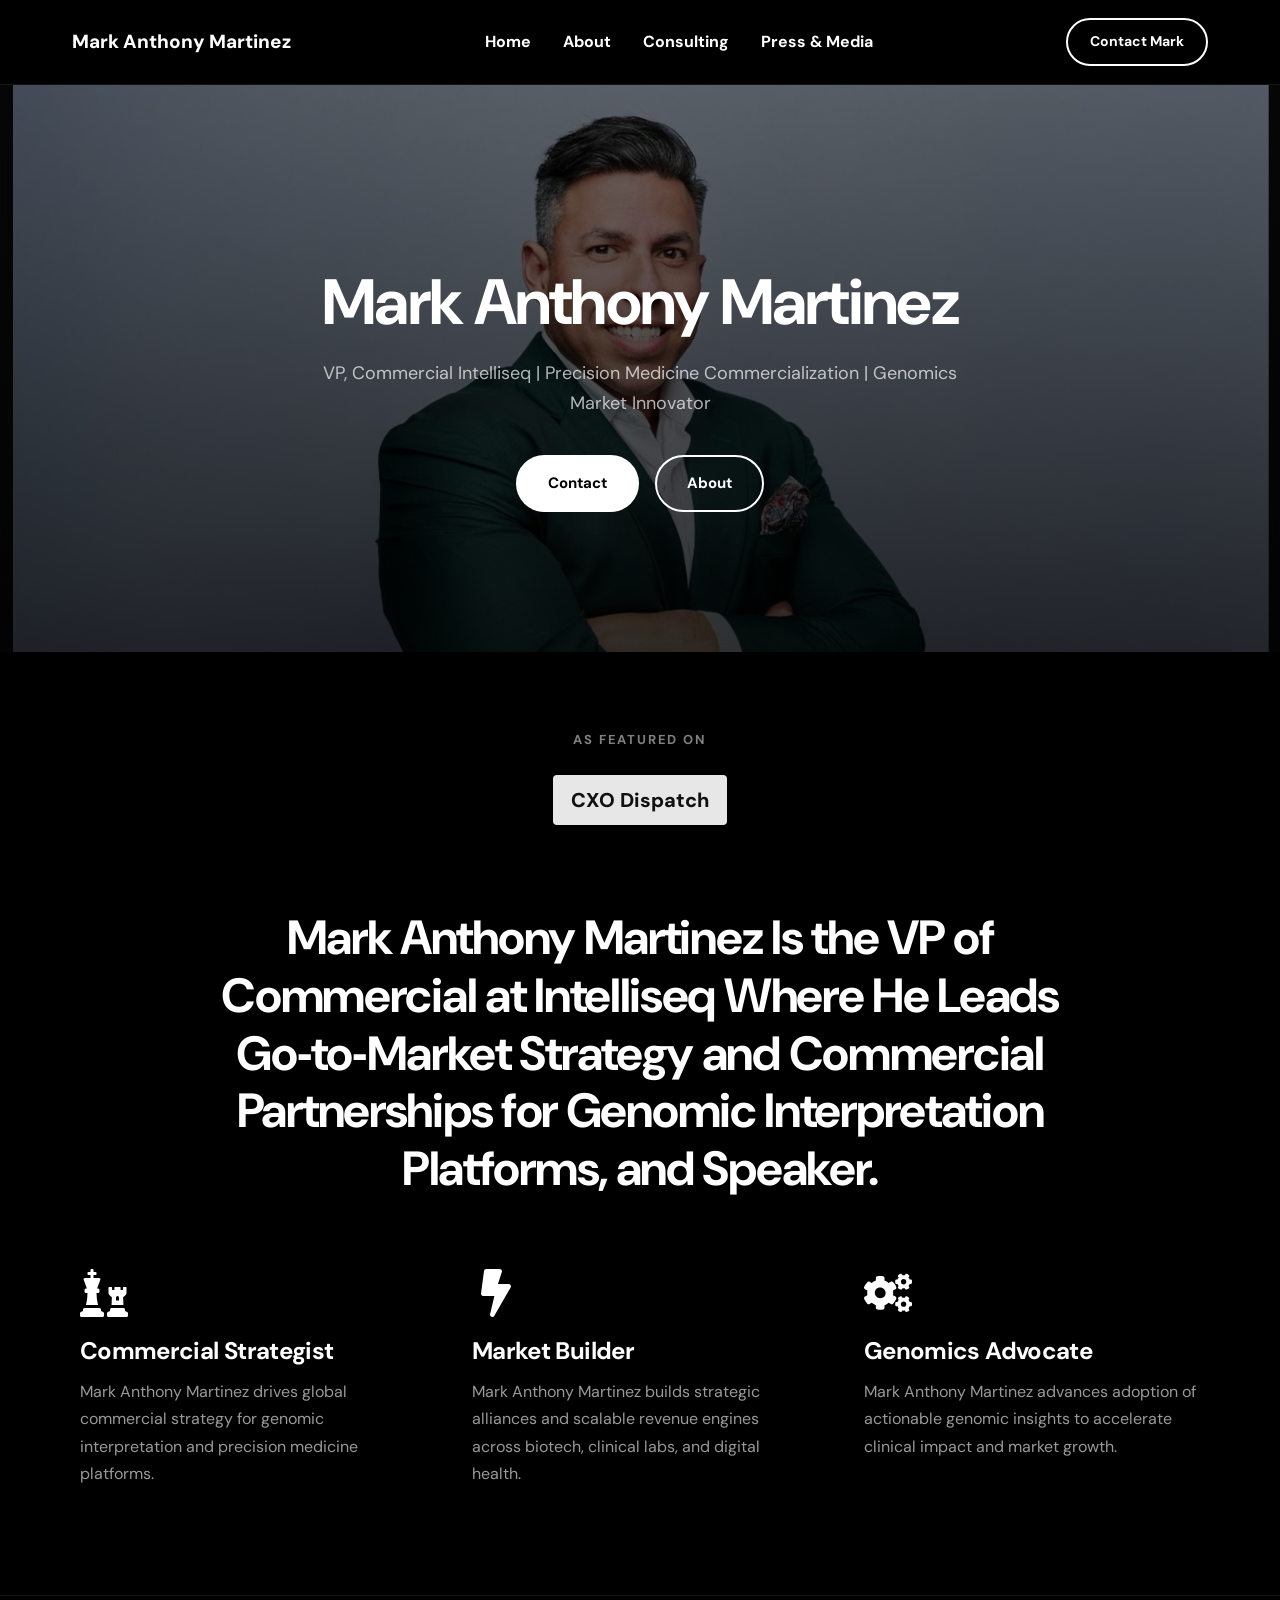
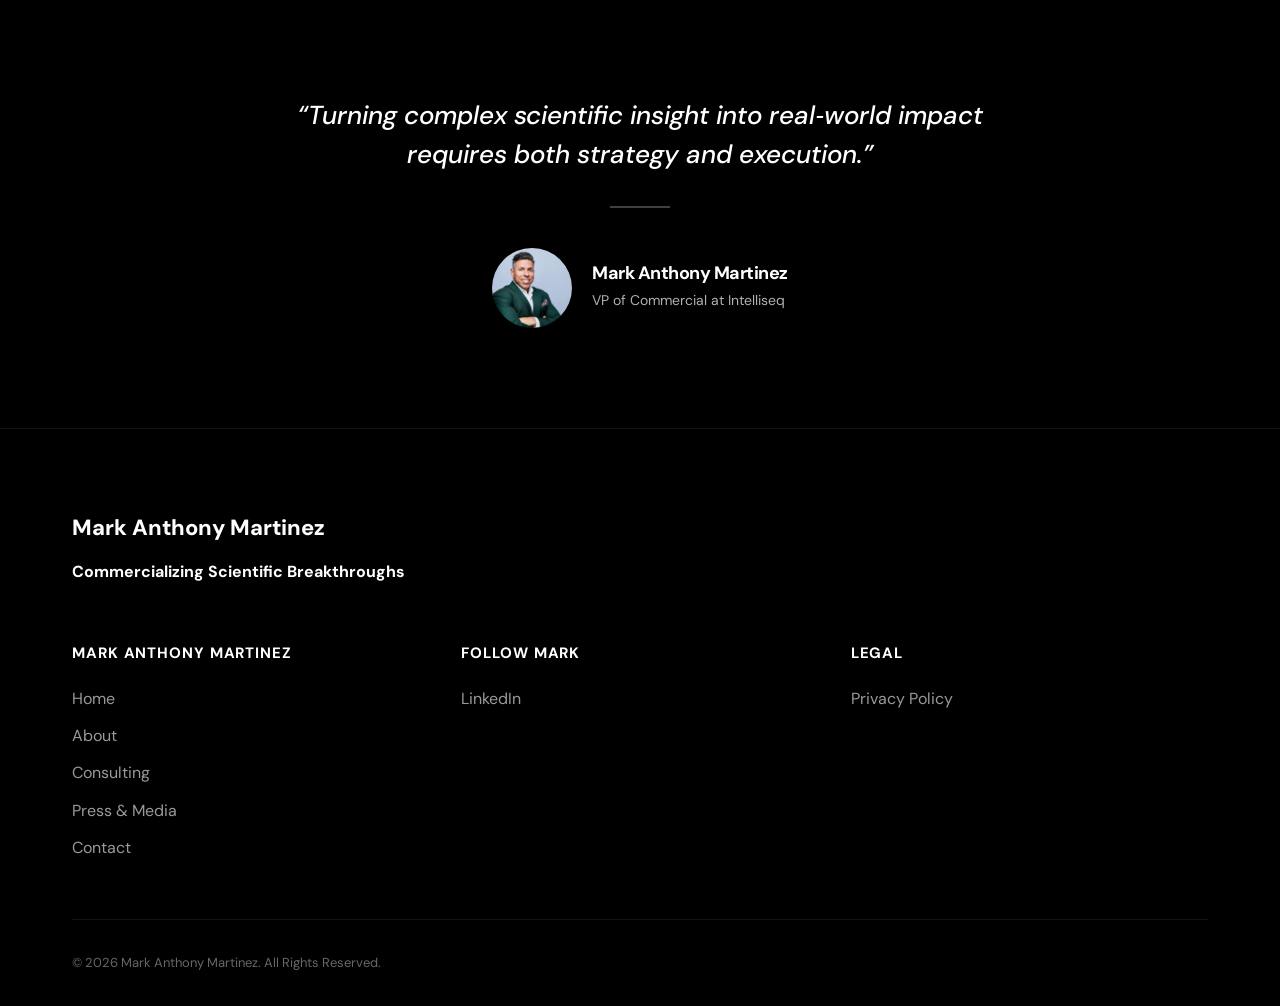
==== index.html @ 20ac6877 "Add files via upload" ====
<!doctype html>
<html lang="en-US">
<head>
<meta charset="UTF-8">
<meta name="viewport" content="width=device-width, initial-scale=1">
<title>Mark Anthony Martinez | The Official Website of Mark Anthony Martinez</title>
<meta name="description" content="Mark Anthony Martinez is the VP of Commercial at Intelliseq, where he leads go-to-market strategy and commercial partnerships for genomic interpretation platforms.">
<link rel="canonical" href="https://www.markanthonymartinez.com/">
<link rel="icon" href="assets/images/favicon.png">
<link rel="stylesheet" href="assets/css/style.css">
</head>
<body>

<header class="site-header">
  <div class="wrap header-inner">
    <a href="index.html" class="logo">Mark Anthony Martinez</a>
    <nav class="main-nav">
      <ul>
        <li><a href="index.html" aria-current="page">Home</a></li>
        <li><a href="about.html">About</a></li>
        <li><a href="consulting.html">Consulting</a></li>
        <li><a href="press-media.html">Press &amp; Media</a></li>
      </ul>
    </nav>
    <a href="contact.html" class="btn btn-outline header-cta">Contact Mark</a>
    <button class="nav-toggle" aria-label="Toggle menu" aria-expanded="false">
      <span></span><span></span><span></span>
    </button>
  </div>
</header>

<main>

  <section class="hero">
    <div class="hero-bg" style="background-image:url('assets/images/mark-anthony-header.jpg')"></div>
    <div class="hero-overlay"></div>
    <div class="wrap hero-inner">
      <h1>Mark Anthony Martinez</h1>
      <p class="hero-tagline">VP, Commercial Intelliseq | Precision Medicine Commercialization | Genomics Market Innovator</p>
      <div class="hero-buttons">
        <a href="contact.html" class="btn btn-solid">Contact</a>
        <a href="about.html" class="btn btn-outline">About</a>
      </div>
    </div>
  </section>

  <section class="featured-on">
    <div class="wrap">
      <p class="eyebrow">As Featured On</p>
      <div class="featured-logo">
        <span class="wordmark-chip">CXO Dispatch</span>
      </div>
    </div>
  </section>

  <section class="intro">
    <div class="wrap">
      <h2>Mark Anthony Martinez Is the VP of Commercial at Intelliseq Where He Leads Go&#8209;to&#8209;Market Strategy and Commercial Partnerships for Genomic Interpretation Platforms, and Speaker.</h2>

      <div class="feature-grid">
        <div class="feature-card">
          <span class="feature-icon" aria-hidden="true">
            <svg viewBox="0 0 512 512" xmlns="http://www.w3.org/2000/svg"><path d="M74 208H64a16 16 0 0 0-16 16v16a16 16 0 0 0 16 16h15.94A535.78 535.78 0 0 1 64 384h128a535.78 535.78 0 0 1-15.94-128H192a16 16 0 0 0 16-16v-16a16 16 0 0 0-16-16h-10l33.89-90.38a16 16 0 0 0-15-21.62H144V64h24a8 8 0 0 0 8-8V40a8 8 0 0 0-8-8h-24V8a8 8 0 0 0-8-8h-16a8 8 0 0 0-8 8v24H88a8 8 0 0 0-8 8v16a8 8 0 0 0 8 8h24v32H55.09a16 16 0 0 0-15 21.62zm173.16 251.58L224 448v-16a16 16 0 0 0-16-16H48a16 16 0 0 0-16 16v16L8.85 459.58A16 16 0 0 0 0 473.89V496a16 16 0 0 0 16 16h224a16 16 0 0 0 16-16v-22.11a16 16 0 0 0-8.84-14.31zm92.77-157.78l-3.29 82.2h126.72l-3.29-82.21 24.6-20.79A32 32 0 0 0 496 256.54V198a6 6 0 0 0-6-6h-26.38a6 6 0 0 0-6 6v26h-24.71v-26a6 6 0 0 0-6-6H373.1a6 6 0 0 0-6 6v26h-24.71v-26a6 6 0 0 0-6-6H310a6 6 0 0 0-6 6v58.6a32 32 0 0 0 11.36 24.4zM384 304a16 16 0 0 1 32 0v32h-32zm119.16 155.58L480 448v-16a16 16 0 0 0-16-16H336a16 16 0 0 0-16 16v16l-23.15 11.58a16 16 0 0 0-8.85 14.31V496a16 16 0 0 0 16 16h192a16 16 0 0 0 16-16v-22.11a16 16 0 0 0-8.84-14.31z"/></svg>
          </span>
          <h3>Commercial Strategist</h3>
          <p>Mark Anthony Martinez drives global commercial strategy for genomic interpretation and precision medicine platforms.</p>
        </div>

        <div class="feature-card">
          <span class="feature-icon" aria-hidden="true">
            <svg viewBox="0 0 320 512" xmlns="http://www.w3.org/2000/svg"><path d="M296 160H180.6l42.6-129.8C227.2 15 215.7 0 200 0H56C44 0 33.8 8.9 32.2 20.8l-32 240C-1.7 275.2 9.5 288 24 288h118.7L96.6 482.5c-3.6 15.2 8 29.5 23.3 29.5 8.4 0 16.4-4.4 20.8-12l176-304c9.3-15.9-2.2-36-20.7-36z"/></svg>
          </span>
          <h3>Market Builder</h3>
          <p>Mark Anthony Martinez builds strategic alliances and scalable revenue engines across biotech, clinical labs, and digital health.</p>
        </div>

        <div class="feature-card">
          <span class="feature-icon" aria-hidden="true">
            <svg viewBox="0 0 640 512" xmlns="http://www.w3.org/2000/svg"><path d="M512.1 191l-8.2 14.3c-3 5.3-9.4 7.5-15.1 5.4-11.8-4.4-22.6-10.7-32.1-18.6-4.6-3.8-5.8-10.5-2.8-15.7l8.2-14.3c-6.9-8-12.3-17.3-15.9-27.4h-16.5c-6 0-11.2-4.3-12.2-10.3-2-12-2.1-24.6 0-37.1 1-6 6.2-10.4 12.2-10.4h16.5c3.6-10.1 9-19.4 15.9-27.4l-8.2-14.3c-3-5.2-1.9-11.9 2.8-15.7 9.5-7.9 20.4-14.2 32.1-18.6 5.7-2.1 12.1.1 15.1 5.4l8.2 14.3c10.5-1.9 21.2-1.9 31.7 0L552 6.3c3-5.3 9.4-7.5 15.1-5.4 11.8 4.4 22.6 10.7 32.1 18.6 4.6 3.8 5.8 10.5 2.8 15.7l-8.2 14.3c6.9 8 12.3 17.3 15.9 27.4h16.5c6 0 11.2 4.3 12.2 10.3 2 12 2.1 24.6 0 37.1-1 6-6.2 10.4-12.2 10.4h-16.5c-3.6 10.1-9 19.4-15.9 27.4l8.2 14.3c3 5.2 1.9 11.9-2.8 15.7-9.5 7.9-20.4 14.2-32.1 18.6-5.7 2.1-12.1-.1-15.1-5.4l-8.2-14.3c-10.4 1.9-21.2 1.9-31.7 0zm-10.5-58.8c38.5 29.6 82.4-14.3 52.8-52.8-38.5-29.7-82.4 14.3-52.8 52.8zM386.3 286.1l33.7 16.8c10.1 5.8 14.5 18.1 10.5 29.1-8.9 24.2-26.4 46.4-42.6 65.8-7.4 8.9-20.2 11.1-30.3 5.3l-29.1-16.8c-16 13.7-34.6 24.6-54.9 31.7v33.6c0 11.6-8.3 21.6-19.7 23.6-24.6 4.2-50.4 4.4-75.9 0-11.5-2-20-11.9-20-23.6V418c-20.3-7.2-38.9-18-54.9-31.7L74 403c-10 5.8-22.9 3.6-30.3-5.3-16.2-19.4-33.3-41.6-42.2-65.7-4-10.9.4-23.2 10.5-29.1l33.3-16.8c-3.9-20.9-3.9-42.4 0-63.4L12 205.8c-10.1-5.8-14.6-18.1-10.5-29 8.9-24.2 26-46.4 42.2-65.8 7.4-8.9 20.2-11.1 30.3-5.3l29.1 16.8c16-13.7 34.6-24.6 54.9-31.7V57.1c0-11.5 8.2-21.5 19.6-23.5 24.6-4.2 50.5-4.4 76-.1 11.5 2 20 11.9 20 23.6v33.6c20.3 7.2 38.9 18 54.9 31.7l29.1-16.8c10-5.8 22.9-3.6 30.3 5.3 16.2 19.4 33.2 41.6 42.1 65.8 4 10.9.1 23.2-10 29.1l-33.7 16.8c3.9 21 3.9 42.5 0 63.5zm-117.6 21.1c59.2-77-28.7-164.9-105.7-105.7-59.2 77 28.7 164.9 105.7 105.7zm243.4 182.7l-8.2 14.3c-3 5.3-9.4 7.5-15.1 5.4-11.8-4.4-22.6-10.7-32.1-18.6-4.6-3.8-5.8-10.5-2.8-15.7l8.2-14.3c-6.9-8-12.3-17.3-15.9-27.4h-16.5c-6 0-11.2-4.3-12.2-10.3-2-12-2.1-24.6 0-37.1 1-6 6.2-10.4 12.2-10.4h16.5c3.6-10.1 9-19.4 15.9-27.4l-8.2-14.3c-3-5.2-1.9-11.9 2.8-15.7 9.5-7.9 20.4-14.2 32.1-18.6 5.7-2.1 12.1.1 15.1 5.4l8.2 14.3c10.5-1.9 21.2-1.9 31.7 0l8.2-14.3c3-5.3 9.4-7.5 15.1-5.4 11.8 4.4 22.6 10.7 32.1 18.6 4.6 3.8 5.8 10.5 2.8 15.7l-8.2 14.3c6.9 8 12.3 17.3 15.9 27.4h16.5c6 0 11.2 4.3 12.2 10.3 2 12 2.1 24.6 0 37.1-1 6-6.2 10.4-12.2 10.4h-16.5c-3.6 10.1-9 19.4-15.9 27.4l8.2 14.3c3 5.2 1.9 11.9-2.8 15.7-9.5 7.9-20.4 14.2-32.1 18.6-5.7 2.1-12.1-.1-15.1-5.4l-8.2-14.3c-10.4 1.9-21.2 1.9-31.7 0zM501.6 431c38.5 29.6 82.4-14.3 52.8-52.8-38.5-29.6-82.4 14.3-52.8 52.8z"/></svg>
          </span>
          <h3>Genomics Advocate</h3>
          <p>Mark Anthony Martinez advances adoption of actionable genomic insights to accelerate clinical impact and market growth.</p>
        </div>
      </div>
    </div>
  </section>

  <section class="quote-section">
    <div class="wrap">
      <p class="quote">&#8220;Turning complex scientific insight into real&#8209;world impact requires both strategy and execution.&#8221;</p>
      <hr class="divider">
      <div class="quote-person">
        <img src="assets/images/mark-profile.jpg" alt="Mark Anthony Martinez" width="120" height="120" loading="lazy">
        <div>
          <h3>Mark Anthony Martinez</h3>
          <p>VP of Commercial at Intelliseq</p>
        </div>
      </div>
    </div>
  </section>

</main>

<footer class="site-footer">
  <div class="wrap">
    <div class="footer-top">
      <span class="logo footer-logo">Mark Anthony Martinez</span>
      <p class="footer-tagline"><strong>Commercializing Scientific Breakthroughs</strong></p>
    </div>

    <div class="footer-columns">
      <div class="footer-col">
        <h5>Mark Anthony Martinez</h5>
        <ul>
          <li><a href="index.html">Home</a></li>
          <li><a href="about.html">About</a></li>
          <li><a href="consulting.html">Consulting</a></li>
          <li><a href="press-media.html">Press &amp; Media</a></li>
          <li><a href="contact.html">Contact</a></li>
        </ul>
      </div>
      <div class="footer-col">
        <h5>Follow Mark</h5>
        <ul>
          <li><a href="https://www.linkedin.com/in/mark-anthony-martinez-goat/" target="_blank" rel="nofollow noopener">LinkedIn</a></li>
        </ul>
      </div>
      <div class="footer-col">
        <h5>Legal</h5>
        <ul>
          <li><a href="privacy-policy.html">Privacy Policy</a></li>
        </ul>
      </div>
    </div>

    <p class="copyright">&copy; 2026 Mark Anthony Martinez. All Rights Reserved.</p>
  </div>
</footer>

<script>
  const toggle = document.querySelector('.nav-toggle');
  const nav = document.querySelector('.main-nav');
  toggle.addEventListener('click', () => {
    const open = document.body.classList.toggle('nav-open');
    toggle.setAttribute('aria-expanded', open);
  });
</script>
</body>
</html>
---- assets/css/style.css ----
@import url('https://fonts.googleapis.com/css2?family=DM+Sans:wght@400;500;700;800;900&display=swap');

:root{
  --bg: #000;
  --text: #fff;
  --text-muted: rgba(255,255,255,0.69);
  --text-body: rgba(255,255,255,0.6);
  --accent: #fff;
  --max-width: 1200px;
}

*{ box-sizing: border-box; }
html{ scroll-behavior: smooth; }
body{
  margin:0;
  background:var(--bg);
  color: var(--text-body);
  font-family:'DM Sans', Arial, sans-serif;
  font-size:16px;
  line-height:1.7;
  -webkit-font-smoothing:antialiased;
}
img{ max-width:100%; display:block; }
a{ color:inherit; text-decoration:none; }
ul{ list-style:none; margin:0; padding:0; }

.wrap{
  max-width: var(--max-width);
  margin:0 auto;
  padding: 0 32px;
}

h1,h2,h3{ color:#fff; font-weight:700; margin:0 0 16px; letter-spacing:-0.02em; }
h1{ font-size:64px; line-height:1.2; letter-spacing:-0.027em; }
h2{ font-size:48px; line-height:1.2; letter-spacing:-0.027em; }
h3{ font-size:24px; line-height:1.2; letter-spacing:-0.027em; }

@media (max-width:768px){
  h1{ font-size:40px; }
  h2{ font-size:30px; }
}

/* Buttons */
.btn{
  display:inline-block;
  padding:14px 30px;
  border-radius:999px;
  font-weight:700;
  font-size:15px;
  border:2px solid #fff;
  transition:opacity .2s ease, transform .2s ease;
}
.btn:hover{ opacity:.85; }
.btn-solid{ background:#fff; color:#000; }
.btn-outline{ background:transparent; color:#fff; }

/* Header */
.site-header{
  position:sticky; top:0; z-index:50;
  background:rgba(0,0,0,0.85);
  backdrop-filter:blur(8px);
  border-bottom:1px solid rgba(255,255,255,0.08);
}
.header-inner{
  display:flex; align-items:center; justify-content:space-between;
  padding-top:18px; padding-bottom:18px;
  gap:24px;
}
.logo{ font-weight:800; font-size:19px; color:#fff; white-space:nowrap; }
.main-nav ul{ display:flex; gap:32px; }
.main-nav a{ font-weight:700; font-size:16px; color:#fff; }
.main-nav a:hover{ color:rgba(255,255,255,0.7); }
.header-cta{ padding:10px 22px; font-size:14px; white-space:nowrap; }
.nav-toggle{ display:none; background:none; border:0; cursor:pointer; padding:8px; }
.nav-toggle span{ display:block; width:24px; height:2px; background:#fff; margin:5px 0; }

@media (max-width:900px){
  .main-nav{ display:none; width:100%; order:3; }
  .header-cta{ display:none; }
  .nav-toggle{ display:block; }
  body.nav-open .main-nav{ display:block; }
  body.nav-open .main-nav ul{ flex-direction:column; gap:0; padding-top:16px; }
  body.nav-open .main-nav a{ display:block; padding:12px 0; border-top:1px solid rgba(255,255,255,0.08); }
}

/* Hero */
.hero{ position:relative; overflow:hidden; }
.hero-bg{
  position:absolute; inset:0;
  background-size:cover; background-position:center top;
}
.hero-overlay{
  position:absolute; inset:0;
  background:linear-gradient(180deg, rgba(0,0,0,0.55) 0%, rgba(0,0,0,0.8) 100%);
}
.hero-inner{
  position:relative; z-index:1;
  padding:180px 32px 140px;
  text-align:center;
  max-width:900px;
}
.hero-tagline{
  color:var(--text-muted);
  font-size:18px;
  max-width:640px;
  margin:0 auto 36px;
}
.hero-buttons{ display:flex; gap:16px; justify-content:center; flex-wrap:wrap; }

/* As featured on */
.featured-on{ padding:64px 0; text-align:center; background:#000; }
.eyebrow{
  text-transform:uppercase; letter-spacing:.14em; font-size:13px;
  color:rgba(255,255,255,0.5); margin-bottom:24px; font-weight:700;
}
.wordmark-chip{
  display:inline-block; background:#e7e7e7; color:#111;
  font-weight:800; font-size:20px; padding:8px 18px; border-radius:4px;
}

/* Intro / feature grid */
.intro{ padding:20px 0 100px; text-align:center; background:#000; }
.intro h2{ max-width:920px; margin:0 auto 64px; }
.feature-grid{
  display:grid; grid-template-columns:repeat(3,1fr); gap:40px;
  text-align:left;
}
@media (max-width:860px){ .feature-grid{ grid-template-columns:1fr; text-align:center; } }
.feature-card{ padding:8px; }
.feature-icon{ display:inline-flex; width:48px; height:48px; margin-bottom:20px; color:#fff; }
.feature-icon svg{ width:100%; height:100%; fill:currentColor; }
.feature-card h3{ margin-bottom:12px; }
.feature-card p{ margin:0; color:var(--text-body); }

/* Quote section */
.quote-section{ padding:100px 0; text-align:center; background:#000; border-top:1px solid rgba(255,255,255,0.08); }
.quote{
  font-size:26px; line-height:1.5; color:#fff; font-weight:500;
  max-width:760px; margin:0 auto 32px; font-style:italic;
}
.divider{ border:none; border-top:2px solid rgba(255,255,255,0.25); width:60px; margin:0 auto 40px; }
.quote-person{ display:flex; align-items:center; justify-content:center; gap:20px; }
.quote-person img{ width:80px; height:80px; border-radius:50%; object-fit:cover; }
.quote-person h3{ margin-bottom:4px; font-size:18px; }
.quote-person p{ margin:0; color:var(--text-muted); font-size:14px; }
.quote-person > div{ text-align:left; }

/* Footer */
.site-footer{ background:#000; border-top:1px solid rgba(255,255,255,0.08); padding:80px 0 32px; }
.footer-top{ margin-bottom:56px; }
.footer-logo{ font-size:22px; }
.footer-tagline{ margin-top:12px; color:#fff; }
.footer-columns{
  display:grid; grid-template-columns:repeat(3,1fr); gap:32px;
  padding-bottom:48px; border-bottom:1px solid rgba(255,255,255,0.08);
}
@media (max-width:700px){ .footer-columns{ grid-template-columns:1fr; } }
.footer-col h5{ color:#fff; font-size:15px; margin:0 0 18px; text-transform:uppercase; letter-spacing:.06em; }
.footer-col li{ margin-bottom:10px; }
.footer-col a{ color:var(--text-body); }
.footer-col a:hover{ color:#fff; }
.copyright{ margin:32px 0 0; font-size:13px; color:rgba(255,255,255,0.4); }

/* Simple sub-pages */
.page-hero{ padding:160px 0 60px; text-align:center; background:#000; }
.page-content{ padding:0 0 120px; }
.page-content .wrap{ max-width:800px; }

/* About page */
.about-hero{ padding:170px 0 40px; text-align:left; }
.about-hero .wrap{ max-width:var(--max-width); }
.about-lead{ padding:20px 0 80px; }
.about-lead-grid{
  display:grid; grid-template-columns:1.1fr 1fr; gap:60px; align-items:start;
}
.about-lead-grid h2{ margin:0; }
.about-lead-grid p{ margin:0; font-size:18px; color:var(--text-body); }
@media (max-width:800px){ .about-lead-grid{ grid-template-columns:1fr; gap:24px; } }

.stats{ padding:60px 0; border-top:1px solid rgba(255,255,255,0.08); border-bottom:1px solid rgba(255,255,255,0.08); }
.stats-grid{ display:grid; grid-template-columns:repeat(3,1fr); gap:32px; text-align:center; }
@media (max-width:700px){ .stats-grid{ grid-template-columns:1fr; } }
.stat-number{ font-size:56px; font-weight:800; color:#fff; line-height:1; letter-spacing:-0.02em; }
.stat-number span{ font-size:36px; }
.stat-label{ margin-top:12px; color:var(--text-muted); font-size:15px; }

.about-body{ padding:90px 0 120px; }
.about-body .wrap{ max-width:800px; }
.about-body h2{ font-size:32px; margin:0 0 20px; }
.about-body h2:not(:first-child){ margin-top:56px; }
.about-body p{ margin:0 0 18px; color:var(--text-body); font-size:17px; }

/* Consulting page */
.consulting-hero{ text-align:center; }
.consulting-hero .eyebrow{ text-align:center; }
.consulting-hero h1{ margin-bottom:20px; }
.consulting-hero .hero-tagline{ margin:0 auto; }
.audience-grid{ text-align:center; }
.audience-grid .feature-card{ text-align:center; }
.audience-grid .feature-icon{ margin-left:auto; margin-right:auto; }

.expertise-section{ text-align:left; }
.expertise-list{
  max-width:840px; margin:56px auto 0;
  display:flex; flex-direction:column; gap:40px;
}
.expertise-item{ display:flex; gap:24px; align-items:flex-start; }
.expertise-item .feature-icon{ flex:none; margin-bottom:0; }
.expertise-item h3{ margin-bottom:8px; }
.expertise-item p{ margin:0; color:var(--text-body); }
@media (max-width:600px){
  .expertise-item{ flex-direction:column; gap:12px; }
}

.consulting-form-section{ padding:100px 0 140px; border-top:1px solid rgba(255,255,255,0.08); }
.consult-form{ max-width:640px; margin:0 auto; }
.form-row{ margin-bottom:24px; }
.form-row.two-col{ display:grid; grid-template-columns:1fr 1fr; gap:24px; }
.form-row label{ display:block; font-weight:700; font-size:14px; color:#fff; margin-bottom:8px; }
.form-row input, .form-row textarea{
  width:100%; background:rgba(255,255,255,0.06); border:1px solid rgba(255,255,255,0.16);
  border-radius:8px; padding:12px 14px; color:#fff; font-family:inherit; font-size:15px;
}
.form-row input:focus, .form-row textarea:focus{ outline:2px solid #fff; outline-offset:2px; }
.consult-form .btn{ border:2px solid #fff; cursor:pointer; font-family:inherit; }
.form-note{ margin-top:20px; font-size:13px; color:rgba(255,255,255,0.45); }
@media (max-width:600px){ .form-row.two-col{ grid-template-columns:1fr; } }

/* Legal / prose pages */
.legal-content h3{ font-size:22px; margin:48px 0 14px; }
.legal-content h3:first-of-type{ margin-top:40px; }
.legal-content p{ margin:0 0 16px; color:var(--text-body); font-size:16px; }
.legal-content ul{ list-style:disc; margin:0 0 16px; padding-left:22px; }
.legal-content li{ margin-bottom:8px; color:var(--text-body); font-size:16px; }
.legal-content a{ text-decoration:underline; text-underline-offset:2px; }
.legal-content a:hover{ color:#fff; }

/* Press & Media page */
.press-list{ padding:20px 0 140px; }
.press-list .wrap{ max-width:800px; display:flex; flex-direction:column; gap:28px; }
.press-card{
  border:1px solid rgba(255,255,255,0.1); border-radius:12px; padding:32px;
  display:flex; flex-wrap:wrap; align-items:center; gap:20px; justify-content:space-between;
}
.press-card .wordmark-chip{ flex:none; }
.press-headline{ flex:1 1 320px; margin:0; color:#fff; font-size:17px; }
.press-card .btn{ flex:none; }
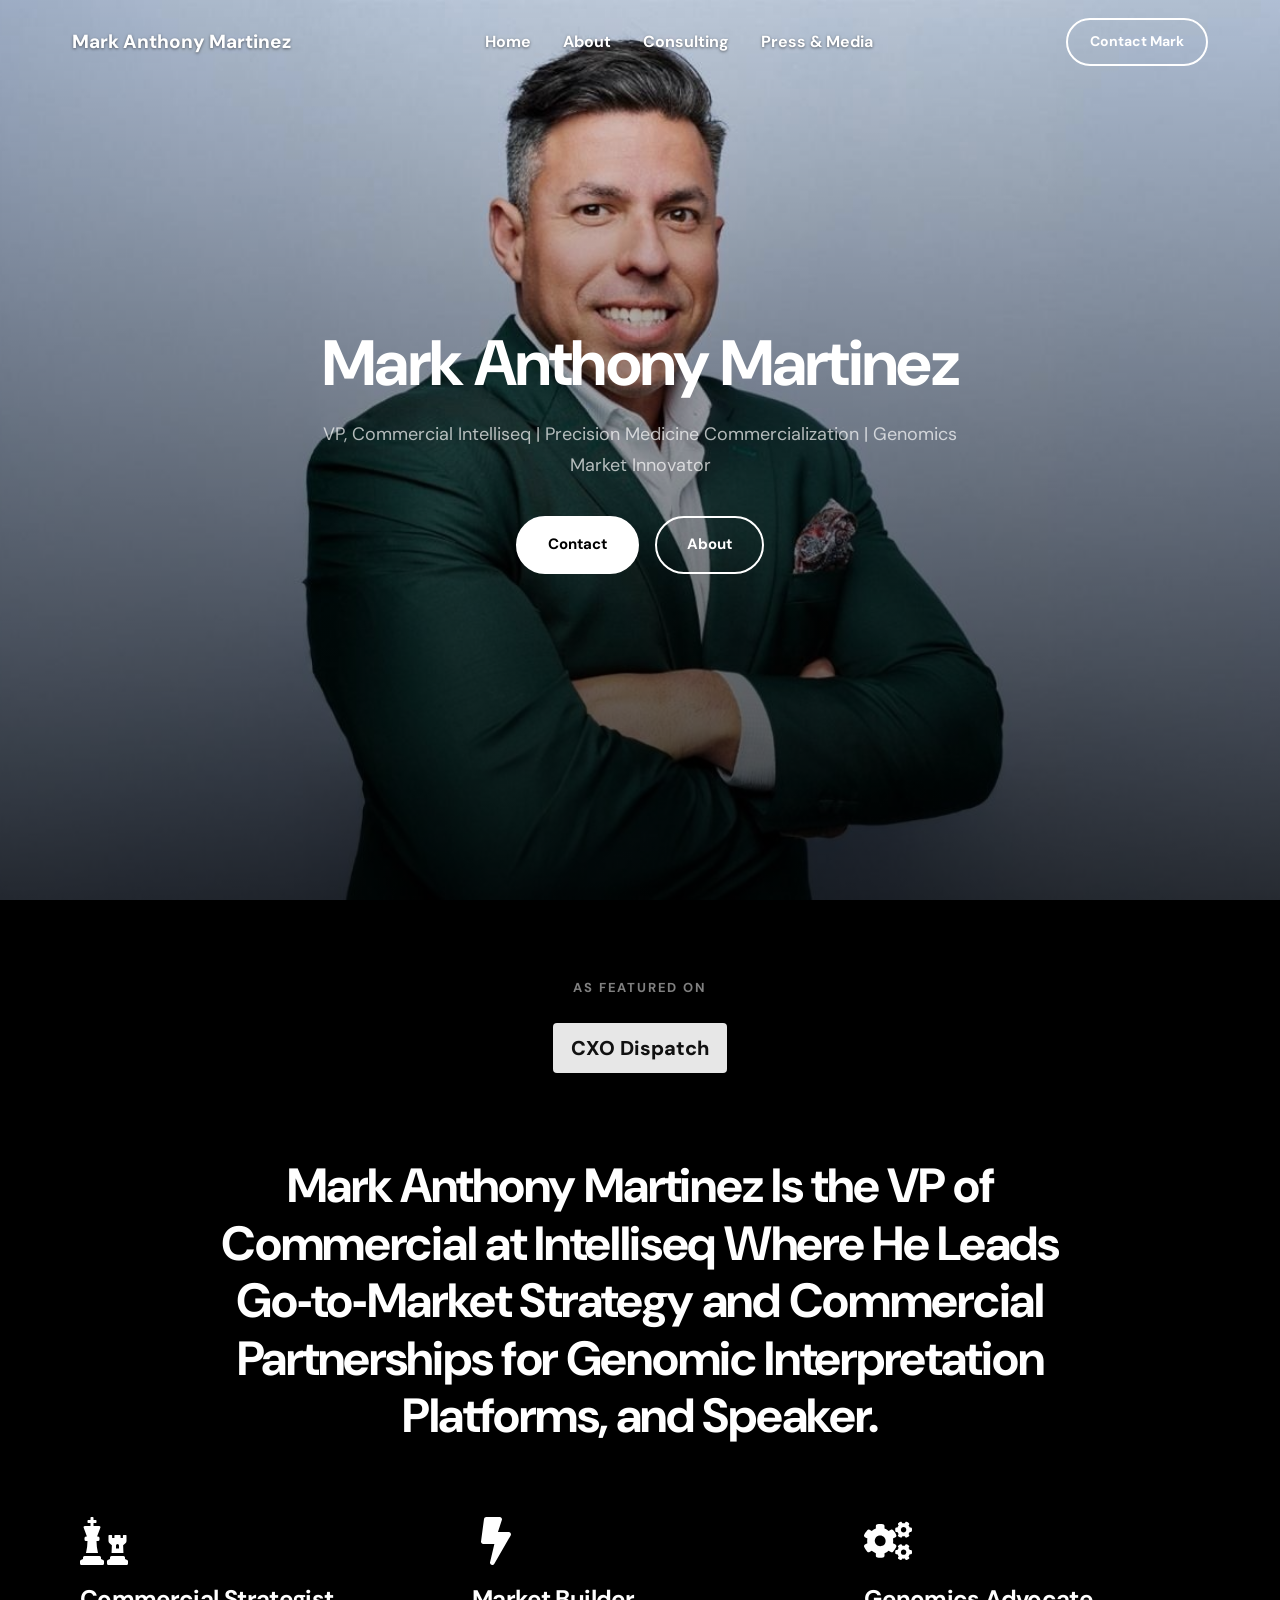
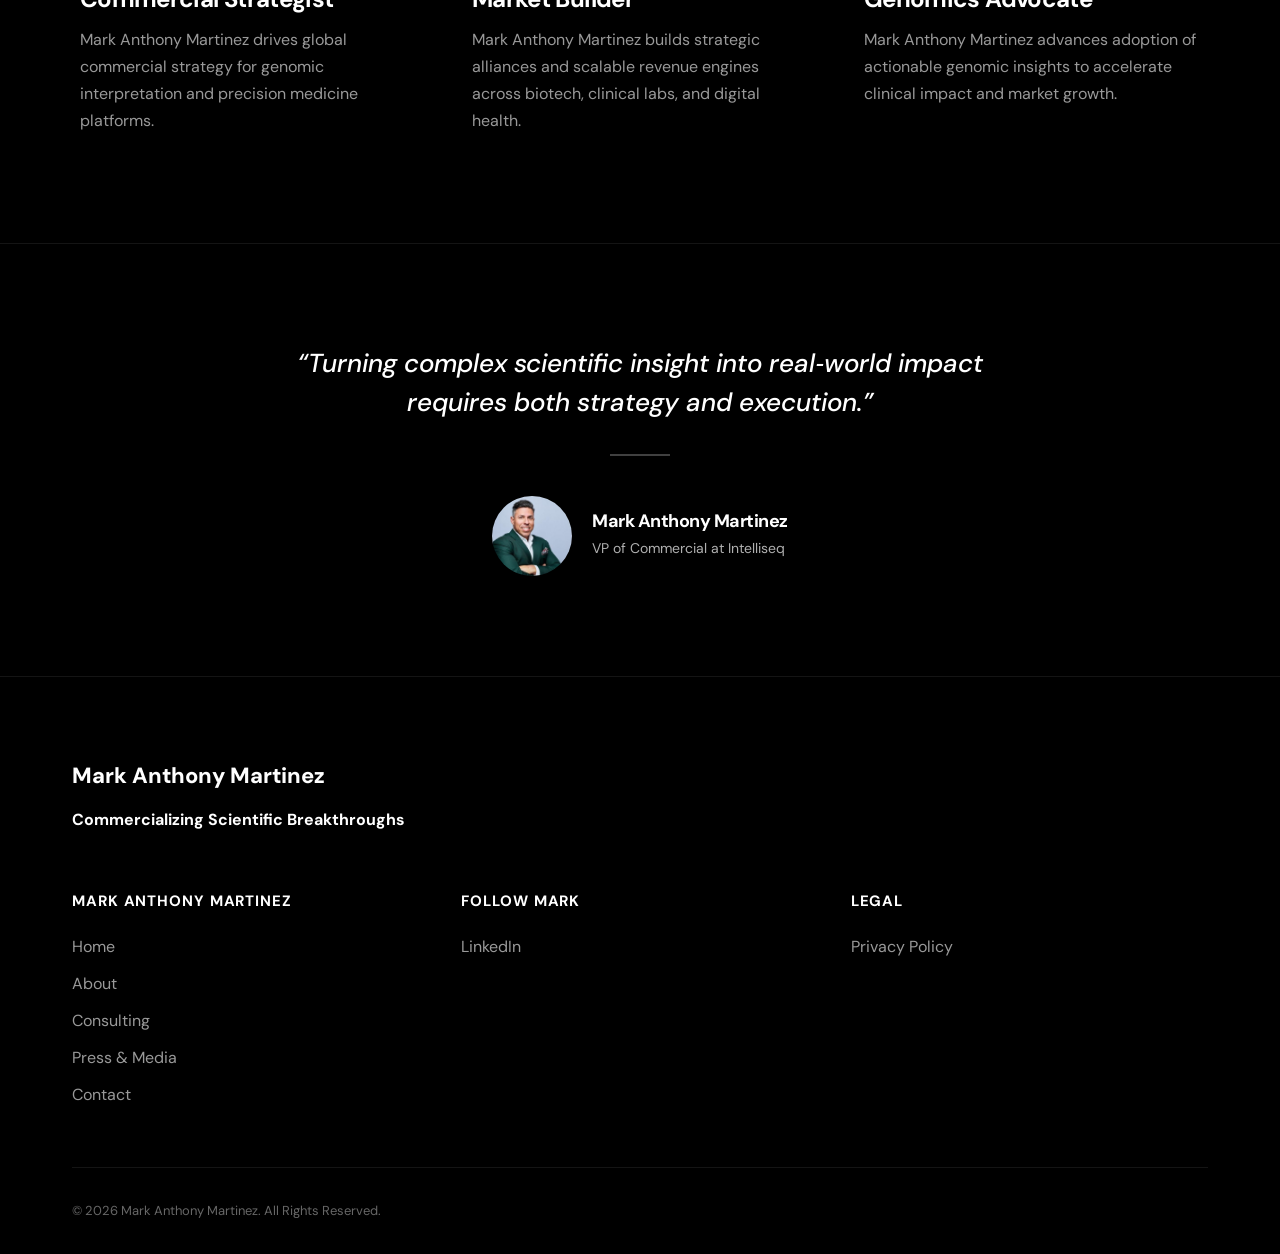
==== commit f0a60311: "Add files via upload" ====
--- a/index.html
+++ b/index.html
@@ -144,6 +144,13 @@
     const open = document.body.classList.toggle('nav-open');
     toggle.setAttribute('aria-expanded', open);
   });
+
+  const header = document.querySelector('.site-header');
+  const onScroll = () => {
+    header.classList.toggle('scrolled', window.scrollY > 60);
+  };
+  window.addEventListener('scroll', onScroll, { passive: true });
+  onScroll();
 </script>
 </body>
 </html>
--- a/assets/css/style.css
+++ b/assets/css/style.css
@@ -56,10 +56,13 @@
 
 /* Header */
 .site-header{
-  position:sticky; top:0; z-index:50;
-  background:rgba(0,0,0,0.85);
-  backdrop-filter:blur(8px);
-  border-bottom:1px solid rgba(255,255,255,0.08);
+  position:fixed; top:0; left:0; right:0; width:100%; z-index:50;
+  background:transparent;
+}
+.site-header .logo,
+.site-header .main-nav a,
+.site-header .nav-toggle span{
+  text-shadow:0 1px 3px rgba(0,0,0,0.5);
 }
 .header-inner{
   display:flex; align-items:center; justify-content:space-between;
@@ -84,18 +87,22 @@
 }
 
 /* Hero */
-.hero{ position:relative; overflow:hidden; }
+.hero{
+  position:relative; overflow:hidden;
+  min-height:100vh;
+  display:flex; align-items:center; justify-content:center;
+}
 .hero-bg{
   position:absolute; inset:0;
   background-size:cover; background-position:center top;
 }
 .hero-overlay{
   position:absolute; inset:0;
-  background:linear-gradient(180deg, rgba(0,0,0,0.55) 0%, rgba(0,0,0,0.8) 100%);
+  background:linear-gradient(180deg, rgba(0,0,0,0.05) 0%, rgba(0,0,0,0.75) 100%);
 }
 .hero-inner{
   position:relative; z-index:1;
-  padding:180px 32px 140px;
+  padding:90px 32px;
   text-align:center;
   max-width:900px;
 }
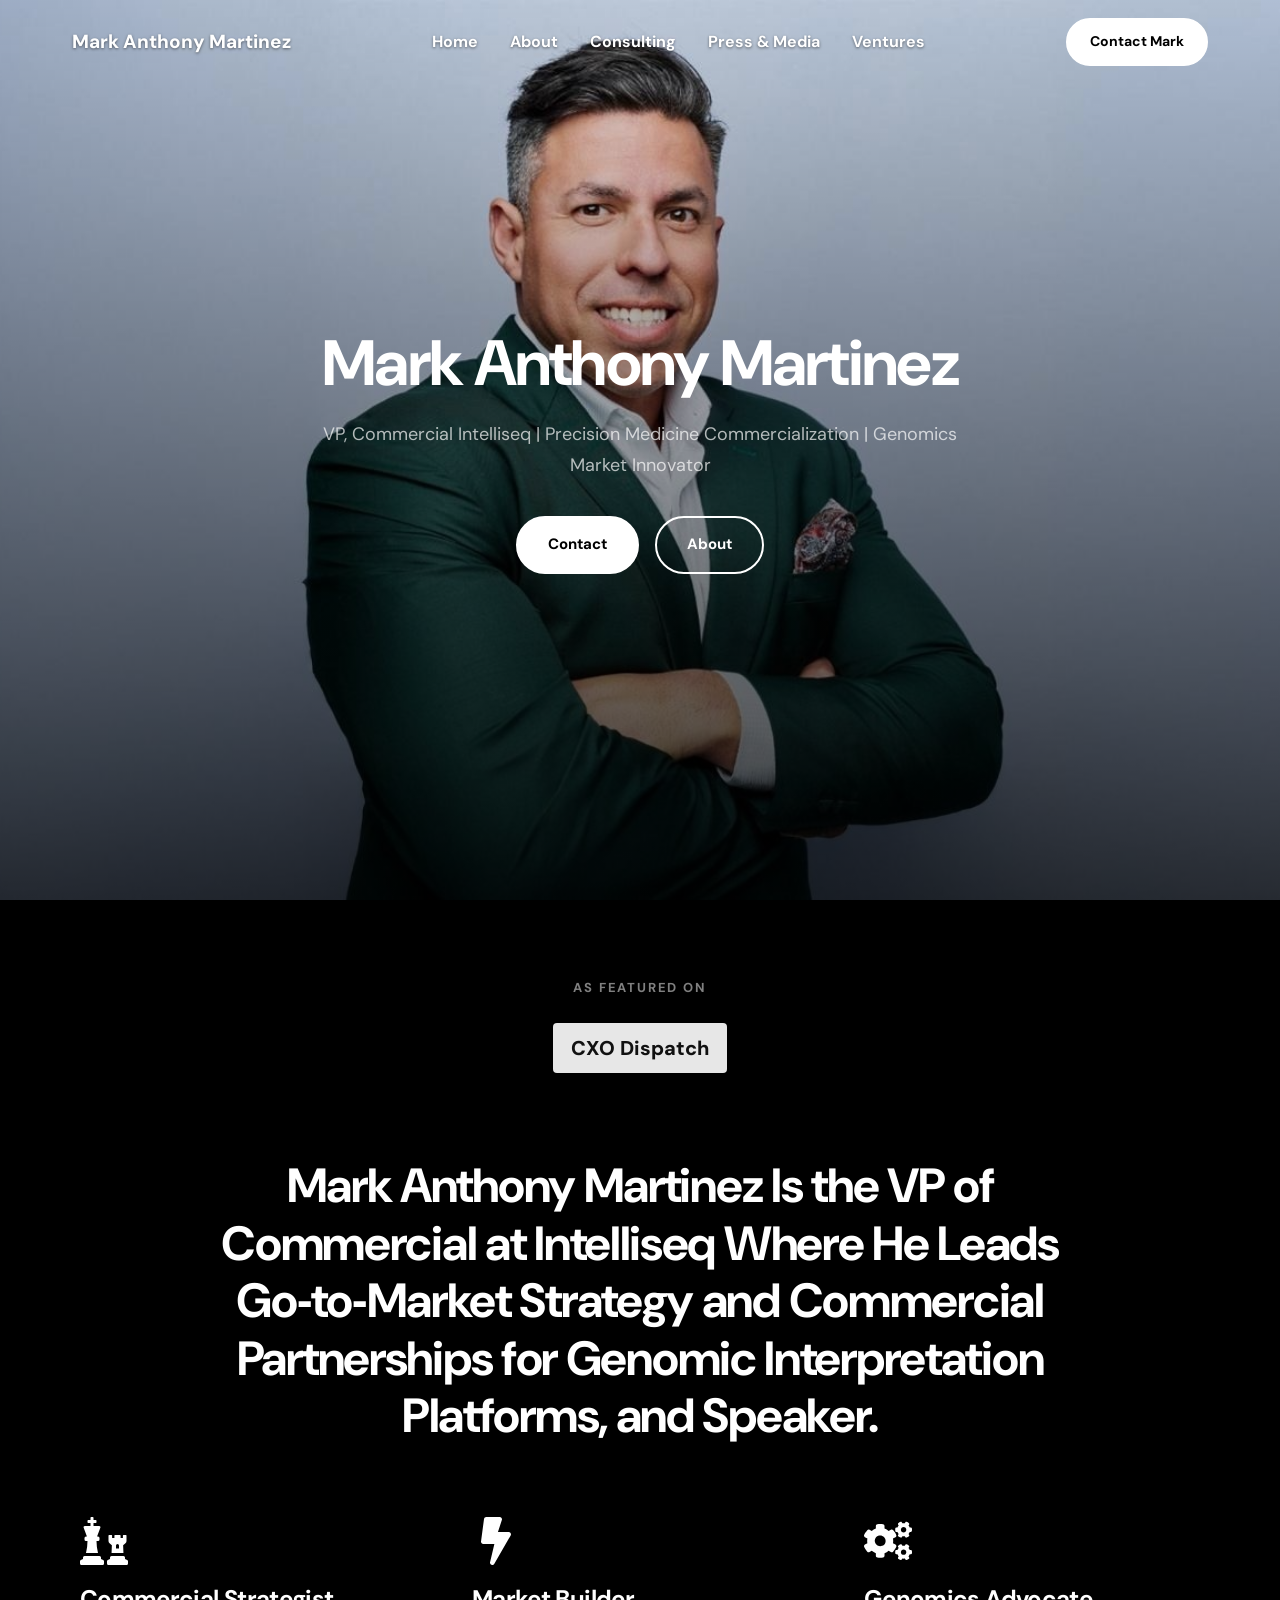
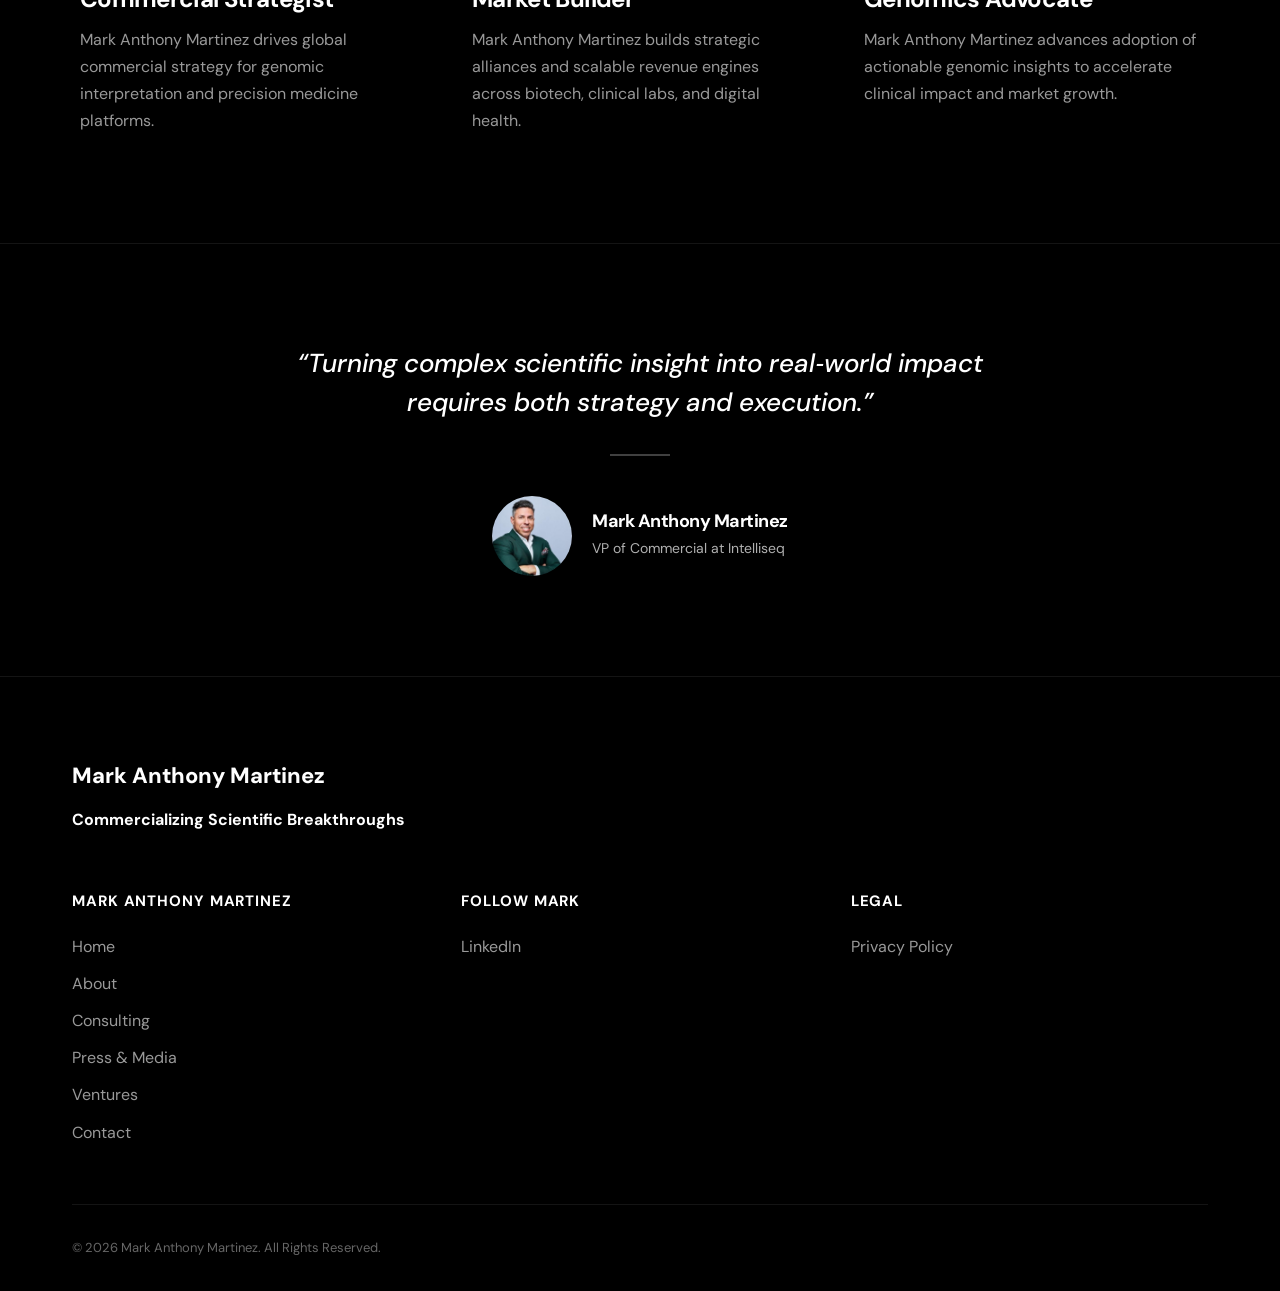
==== commit 231ebb4b: "Add files via upload" ====
--- a/index.html
+++ b/index.html
@@ -20,6 +20,7 @@
         <li><a href="about.html">About</a></li>
         <li><a href="consulting.html">Consulting</a></li>
         <li><a href="press-media.html">Press &amp; Media</a></li>
+        <li><a href="ventures.html">Ventures</a></li>
       </ul>
     </nav>
     <a href="contact.html" class="btn btn-outline header-cta">Contact Mark</a>
@@ -116,6 +117,7 @@
           <li><a href="about.html">About</a></li>
           <li><a href="consulting.html">Consulting</a></li>
           <li><a href="press-media.html">Press &amp; Media</a></li>
+          <li><a href="ventures.html">Ventures</a></li>
           <li><a href="contact.html">Contact</a></li>
         </ul>
       </div>
--- a/assets/css/style.css
+++ b/assets/css/style.css
@@ -58,11 +58,13 @@
 .site-header{
   position:fixed; top:0; left:0; right:0; width:100%; z-index:50;
   background:transparent;
+  transition:background .2s ease;
 }
 .site-header .logo,
 .site-header .main-nav a,
 .site-header .nav-toggle span{
   text-shadow:0 1px 3px rgba(0,0,0,0.5);
+  transition:color .2s ease;
 }
 .header-inner{
   display:flex; align-items:center; justify-content:space-between;
@@ -73,9 +75,29 @@
 .main-nav ul{ display:flex; gap:32px; }
 .main-nav a{ font-weight:700; font-size:16px; color:#fff; }
 .main-nav a:hover{ color:rgba(255,255,255,0.7); }
-.header-cta{ padding:10px 22px; font-size:14px; white-space:nowrap; }
+.header-cta{
+  padding:10px 22px; font-size:14px; white-space:nowrap;
+  background:#fff; color:#000; border:2px solid #fff;
+  transition:background .2s ease, color .2s ease, border-color .2s ease;
+}
 .nav-toggle{ display:none; background:none; border:0; cursor:pointer; padding:8px; }
 .nav-toggle span{ display:block; width:24px; height:2px; background:#fff; margin:5px 0; }
+
+/* Sticky header once scrolled past the hero */
+.site-header.scrolled{
+  background:#fff;
+  box-shadow:0 1px 0 rgba(0,0,0,0.08);
+}
+.site-header.scrolled .logo,
+.site-header.scrolled .main-nav a,
+.site-header.scrolled .nav-toggle span{
+  color:#111; text-shadow:none;
+}
+.site-header.scrolled .nav-toggle span{ background:#111; }
+.site-header.scrolled .main-nav a:hover{ color:rgba(0,0,0,0.6); }
+.site-header.scrolled .header-cta{
+  background:#000; color:#fff; border-color:#000;
+}
 
 @media (max-width:900px){
   .main-nav{ display:none; width:100%; order:3; }
